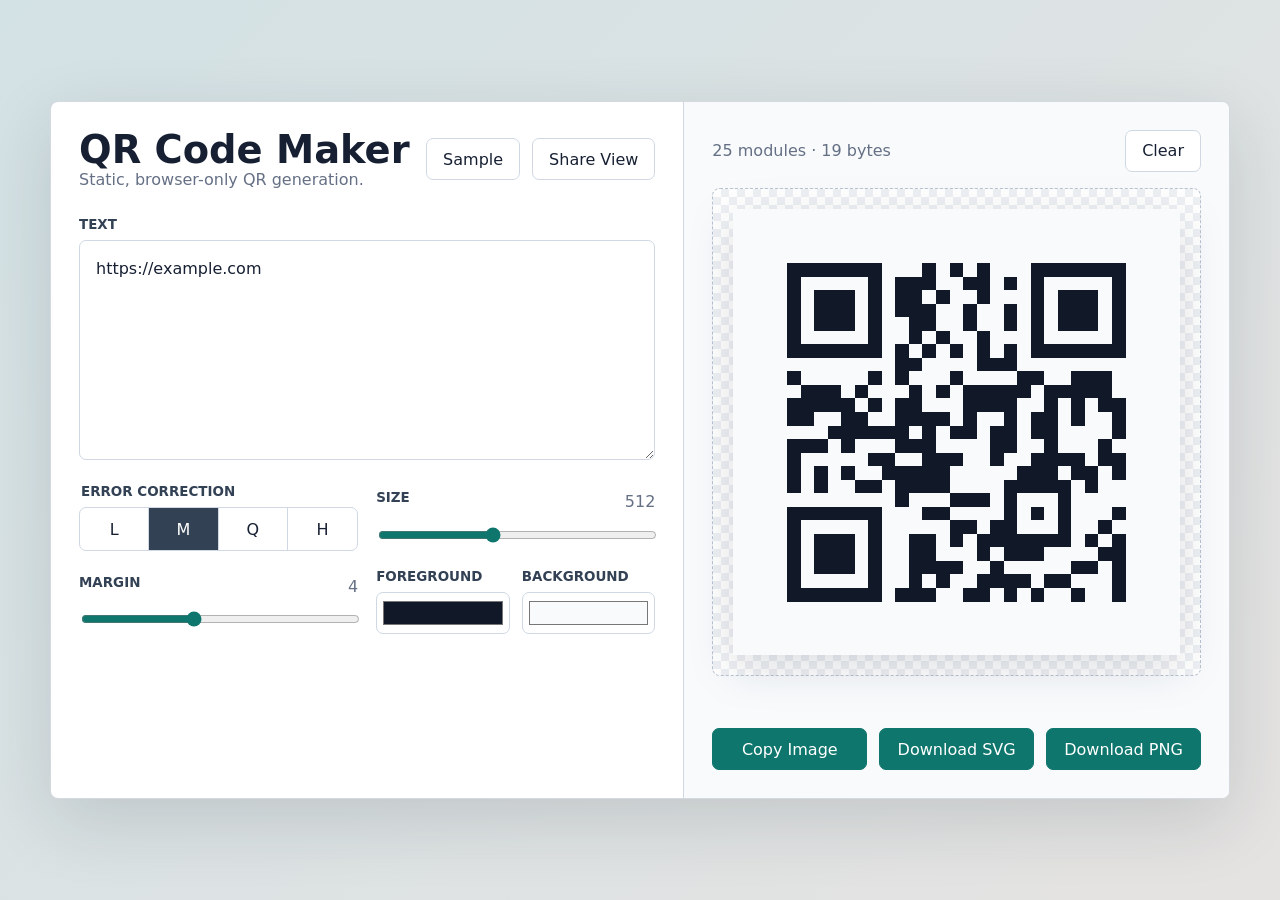
==== index.html @ 95fd5290 "Add shareable QR URLs" ====
<!doctype html>
<html lang="en">
  <head>
    <meta charset="utf-8">
    <meta name="viewport" content="width=device-width, initial-scale=1">
    <meta name="color-scheme" content="light">
    <title>Client-Side QR Code Maker</title>
    <link rel="stylesheet" href="styles.css">
  </head>
  <body>
    <main class="app-shell">
      <section class="workspace" aria-label="QR code maker">
        <div class="editor-pane">
          <header class="topbar">
            <div>
              <h1>QR Code Maker</h1>
              <p>Static, browser-only QR generation.</p>
            </div>
            <div class="topbar-actions">
              <button class="ghost-button" id="sampleButton" type="button">Sample</button>
              <button class="ghost-button" id="shareViewButton" type="button">Share View</button>
            </div>
          </header>

          <label class="field-label" for="qrInput">Text</label>
          <textarea id="qrInput" spellcheck="false" autocomplete="off" autocapitalize="off">https://example.com</textarea>

          <div class="controls-grid">
            <fieldset class="control-group">
              <legend>Error correction</legend>
              <div class="segmented" role="radiogroup" aria-label="Error correction level">
                <label><input type="radio" name="ecc" value="L"> L</label>
                <label><input type="radio" name="ecc" value="M" checked> M</label>
                <label><input type="radio" name="ecc" value="Q"> Q</label>
                <label><input type="radio" name="ecc" value="H"> H</label>
              </div>
            </fieldset>

            <label class="slider-control" for="sizeInput">
              <span>Size</span>
              <output id="sizeOutput" for="sizeInput">512</output>
              <input id="sizeInput" type="range" min="160" max="1024" step="16" value="512">
            </label>

            <label class="slider-control" for="marginInput">
              <span>Margin</span>
              <output id="marginOutput" for="marginInput">4</output>
              <input id="marginInput" type="range" min="0" max="10" step="1" value="4">
            </label>

            <div class="swatches" aria-label="QR colors">
              <label>
                <span>Foreground</span>
                <input id="foregroundInput" type="color" value="#111827">
              </label>
              <label>
                <span>Background</span>
                <input id="backgroundInput" type="color" value="#f8fafc">
              </label>
            </div>
          </div>
        </div>

        <aside class="preview-pane" aria-label="Generated QR code">
          <div class="preview-toolbar">
            <div class="stat-line" id="statLine">Ready</div>
            <button class="ghost-button" id="clearButton" type="button">Clear</button>
          </div>
          <div class="qr-stage" id="qrStage">
            <div id="qrCode" aria-live="polite"></div>
          </div>
          <p class="message" id="message" role="status"></p>
          <div class="actions">
            <button id="copyImageButton" type="button">Copy Image</button>
            <button id="downloadSvgButton" type="button">Download SVG</button>
            <button id="downloadPngButton" type="button">Download PNG</button>
          </div>
        </aside>
      </section>
    </main>

    <script src="qrcode.js"></script>
    <script src="app.js"></script>
  </body>
</html>
---- styles.css ----
:root {
  --bg: #e9eef2;
  --panel: #ffffff;
  --panel-strong: #f8fafc;
  --ink: #172033;
  --muted: #657085;
  --line: #cfd8e3;
  --accent: #0f766e;
  --accent-strong: #115e59;
  --danger: #b42318;
  --shadow: 0 22px 70px rgba(23, 32, 51, 0.14);
}

* {
  box-sizing: border-box;
}

body {
  margin: 0;
  min-height: 100vh;
  font-family: Inter, ui-sans-serif, system-ui, -apple-system, BlinkMacSystemFont, "Segoe UI", sans-serif;
  color: var(--ink);
  background:
    linear-gradient(135deg, rgba(15, 118, 110, 0.10), rgba(180, 83, 9, 0.07)),
    var(--bg);
}

button,
input,
textarea {
  font: inherit;
}

button {
  min-height: 42px;
  border: 1px solid var(--accent);
  border-radius: 7px;
  padding: 0 16px;
  color: #ffffff;
  background: var(--accent);
  cursor: pointer;
  transition: background 140ms ease, border-color 140ms ease, transform 140ms ease;
}

button:hover:not(:disabled) {
  background: var(--accent-strong);
  border-color: var(--accent-strong);
}

button:active:not(:disabled) {
  transform: translateY(1px);
}

button:disabled {
  cursor: not-allowed;
  opacity: 0.52;
}

.ghost-button {
  color: var(--ink);
  background: #ffffff;
  border-color: var(--line);
}

.ghost-button:hover:not(:disabled) {
  color: #ffffff;
  background: #334155;
  border-color: #334155;
}

.app-shell {
  width: min(1180px, calc(100vw - 32px));
  min-height: 100vh;
  margin: 0 auto;
  display: grid;
  place-items: center;
  padding: 32px 0;
}

.workspace {
  width: 100%;
  display: grid;
  grid-template-columns: minmax(0, 1fr) minmax(360px, 0.86fr);
  gap: 0;
  overflow: hidden;
  border: 1px solid rgba(100, 116, 139, 0.28);
  border-radius: 8px;
  background: var(--panel);
  box-shadow: var(--shadow);
}

.editor-pane,
.preview-pane {
  min-width: 0;
  padding: 28px;
}

.editor-pane {
  border-right: 1px solid var(--line);
}

.preview-pane {
  display: grid;
  grid-template-rows: auto minmax(260px, 1fr) auto auto;
  gap: 16px;
  background: var(--panel-strong);
}

.topbar,
.topbar-actions,
.preview-toolbar,
.actions {
  display: flex;
  align-items: center;
  justify-content: space-between;
  gap: 12px;
}

h1,
p {
  margin: 0;
}

h1 {
  font-size: clamp(1.7rem, 3vw, 2.45rem);
  line-height: 1.05;
  letter-spacing: 0;
}

.topbar p,
.message,
.stat-line {
  color: var(--muted);
}

.field-label,
legend,
.slider-control span,
.swatches span {
  display: block;
  margin-bottom: 8px;
  color: #334155;
  font-size: 0.84rem;
  font-weight: 700;
  text-transform: uppercase;
}

.field-label {
  margin-top: 28px;
}

textarea {
  width: 100%;
  min-height: 220px;
  resize: vertical;
  border: 1px solid var(--line);
  border-radius: 7px;
  padding: 16px;
  color: var(--ink);
  background: #ffffff;
  line-height: 1.45;
  outline: none;
}

textarea:focus,
input[type="range"]:focus-visible,
input[type="color"]:focus-visible,
button:focus-visible {
  outline: 3px solid rgba(15, 118, 110, 0.24);
  outline-offset: 2px;
}

.controls-grid {
  display: grid;
  grid-template-columns: repeat(2, minmax(0, 1fr));
  gap: 18px;
  margin-top: 20px;
}

.control-group {
  min-width: 0;
  margin: 0;
  padding: 0;
  border: 0;
}

.segmented {
  display: grid;
  grid-template-columns: repeat(4, 1fr);
  overflow: hidden;
  border: 1px solid var(--line);
  border-radius: 7px;
  background: #ffffff;
}

.segmented label {
  min-height: 42px;
  display: grid;
  place-items: center;
  border-right: 1px solid var(--line);
  cursor: pointer;
}

.segmented label:last-child {
  border-right: 0;
}

.segmented input {
  position: absolute;
  opacity: 0;
}

.segmented label:has(input:checked) {
  color: #ffffff;
  background: #334155;
}

.slider-control {
  display: grid;
  grid-template-columns: 1fr auto;
  gap: 0 12px;
  align-items: center;
}

.slider-control input {
  grid-column: 1 / -1;
  width: 100%;
  accent-color: var(--accent);
}

output {
  color: var(--muted);
  font-variant-numeric: tabular-nums;
}

.swatches {
  display: grid;
  grid-template-columns: repeat(2, minmax(0, 1fr));
  gap: 12px;
}

.swatches label {
  min-width: 0;
}

input[type="color"] {
  width: 100%;
  height: 42px;
  border: 1px solid var(--line);
  border-radius: 7px;
  padding: 4px;
  background: #ffffff;
  cursor: pointer;
}

.qr-stage {
  min-height: 260px;
  display: grid;
  place-items: center;
  border: 1px dashed #b8c4d2;
  border-radius: 8px;
  background:
    linear-gradient(45deg, rgba(148, 163, 184, 0.16) 25%, transparent 25%),
    linear-gradient(-45deg, rgba(148, 163, 184, 0.16) 25%, transparent 25%),
    linear-gradient(45deg, transparent 75%, rgba(148, 163, 184, 0.16) 75%),
    linear-gradient(-45deg, transparent 75%, rgba(148, 163, 184, 0.16) 75%),
    #ffffff;
  background-position: 0 0, 0 8px, 8px -8px, -8px 0;
  background-size: 16px 16px;
}

#qrCode {
  width: min(100%, 560px);
  display: grid;
  place-items: center;
  padding: 20px;
}

#qrCode svg {
  width: 100%;
  height: auto;
  max-height: 62vh;
  display: block;
  filter: drop-shadow(0 12px 22px rgba(15, 23, 42, 0.14));
}

.message {
  min-height: 1.35em;
  font-size: 0.92rem;
}

.message.error {
  color: var(--danger);
}

.actions {
  justify-content: stretch;
}

.actions button {
  flex: 1 1 0;
}

body.share-mode .app-shell {
  width: min(680px, calc(100vw - 32px));
}

body.share-mode .workspace {
  display: block;
}

body.share-mode .editor-pane,
body.share-mode .preview-toolbar {
  display: none;
}

body.share-mode .preview-pane {
  grid-template-rows: auto auto auto;
  min-height: auto;
}

body.share-mode #qrCode {
  width: min(100%, 620px);
}

body.share-mode .qr-stage {
  min-height: auto;
}

@media (max-width: 860px) {
  .app-shell {
    width: min(100vw - 20px, 680px);
    padding: 10px 0;
    place-items: start center;
  }

  .workspace {
    grid-template-columns: 1fr;
  }

  .editor-pane {
    border-right: 0;
    border-bottom: 1px solid var(--line);
  }

  .editor-pane,
  .preview-pane {
    padding: 20px;
  }

  .controls-grid {
    grid-template-columns: 1fr;
  }

  textarea {
    min-height: 170px;
  }
}

@media (max-width: 480px) {
  .topbar,
  .topbar-actions,
  .preview-toolbar,
  .actions {
    align-items: stretch;
    flex-direction: column;
  }

  .topbar button,
  .topbar-actions button,
  .preview-toolbar button,
  .actions button {
    width: 100%;
  }

  .swatches {
    grid-template-columns: 1fr;
  }
}
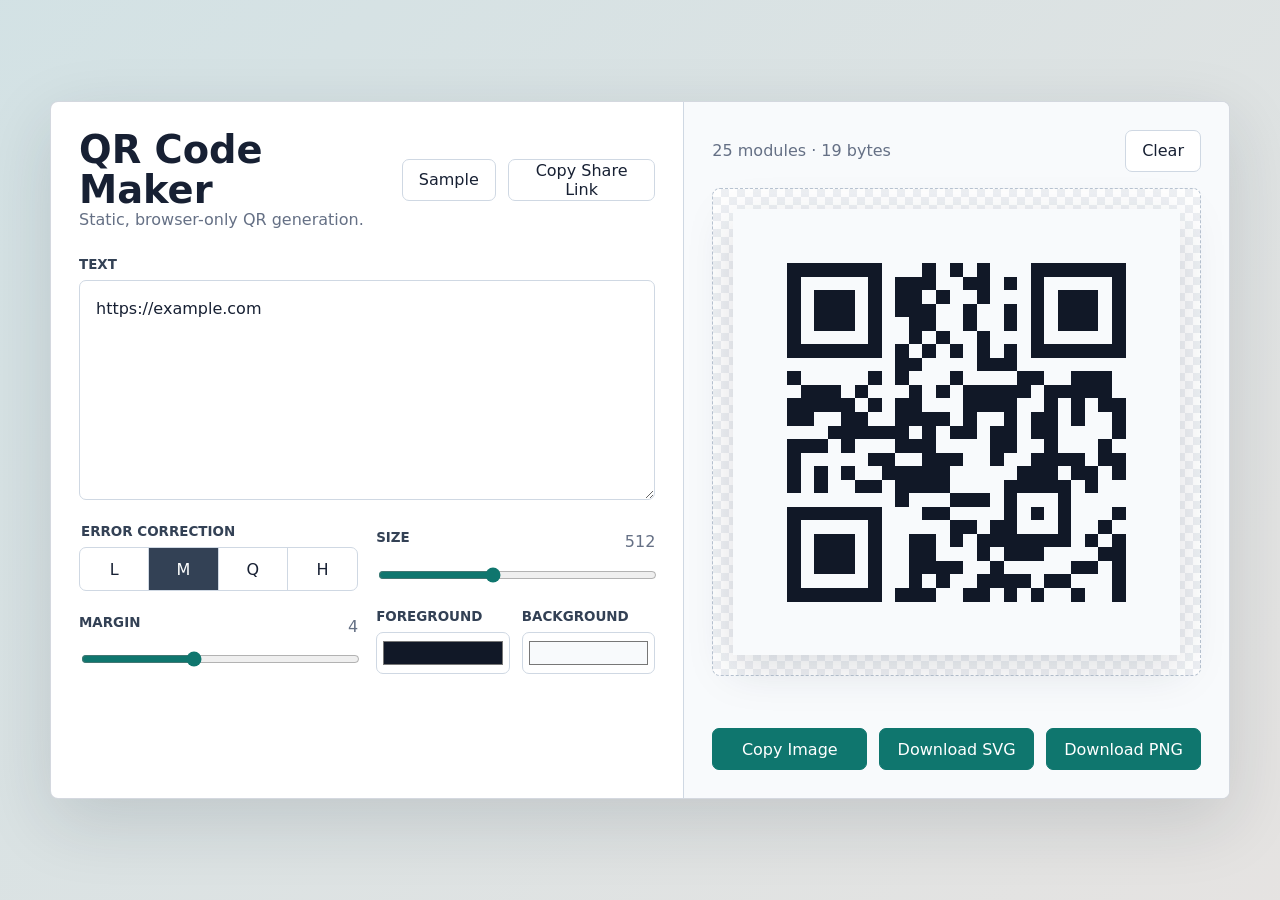
==== commit 33b4df74: "Copy share link instantly" ====
--- a/index.html
+++ b/index.html
@@ -18,7 +18,7 @@
             </div>
             <div class="topbar-actions">
               <button class="ghost-button" id="sampleButton" type="button">Sample</button>
-              <button class="ghost-button" id="shareViewButton" type="button">Share View</button>
+              <button class="ghost-button" id="shareViewButton" type="button">Copy Share Link</button>
             </div>
           </header>
 
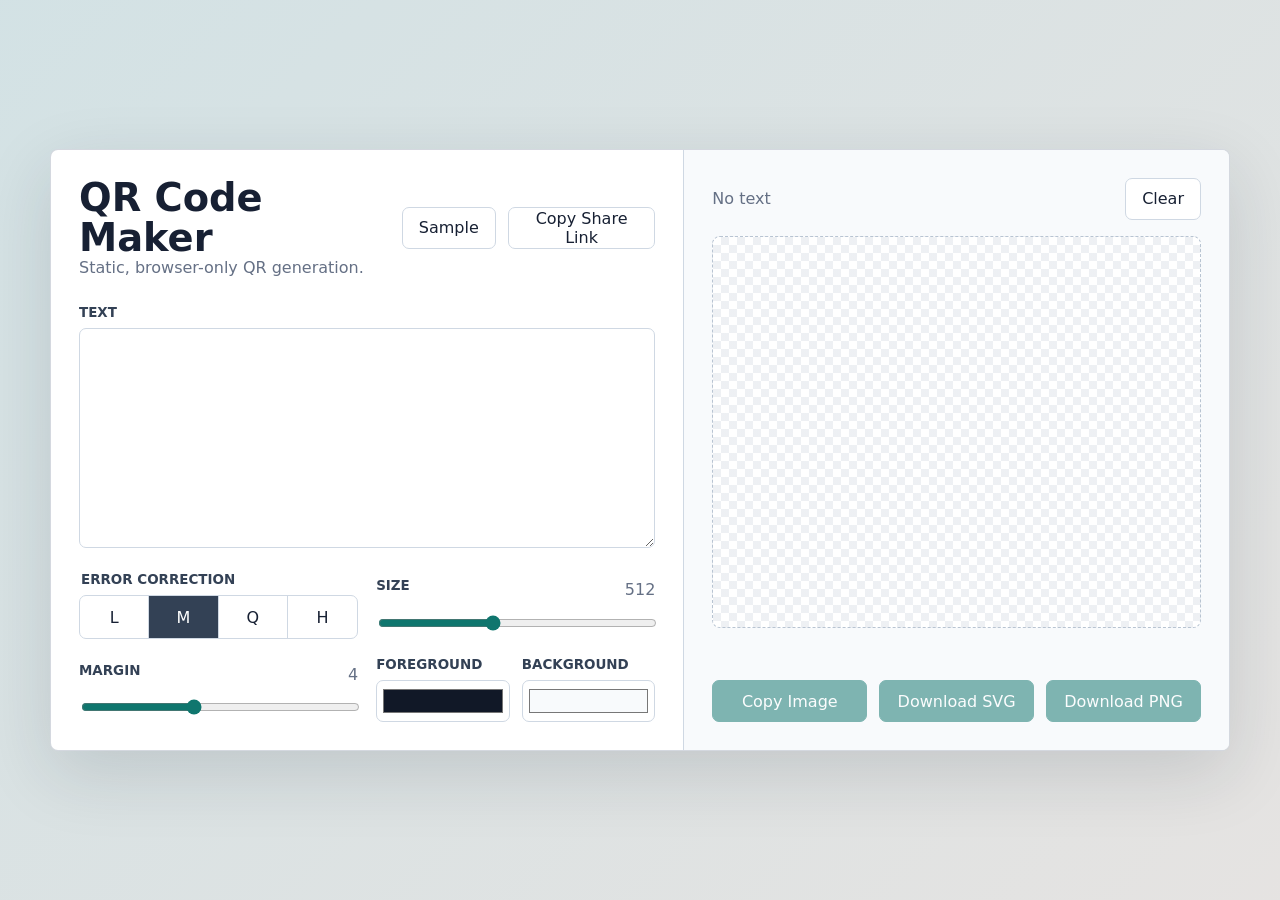
==== commit 3a7aed1b: "Polish share view actions" ====
--- a/index.html
+++ b/index.html
@@ -23,7 +23,7 @@
           </header>
 
           <label class="field-label" for="qrInput">Text</label>
-          <textarea id="qrInput" spellcheck="false" autocomplete="off" autocapitalize="off">https://example.com</textarea>
+          <textarea id="qrInput" spellcheck="false" autocomplete="off" autocapitalize="off"></textarea>
 
           <div class="controls-grid">
             <fieldset class="control-group">
@@ -75,6 +75,10 @@
             <button id="downloadSvgButton" type="button">Download SVG</button>
             <button id="downloadPngButton" type="button">Download PNG</button>
           </div>
+          <div class="share-actions" id="shareActions" aria-label="Share view options" hidden>
+            <button class="ghost-button" id="editSharedButton" type="button">Edit</button>
+            <button class="ghost-button" id="makeYourOwnButton" type="button">Make Your Own</button>
+          </div>
         </aside>
       </section>
     </main>
--- a/styles.css
+++ b/styles.css
@@ -109,7 +109,8 @@
 .topbar,
 .topbar-actions,
 .preview-toolbar,
-.actions {
+.actions,
+.share-actions {
   display: flex;
   align-items: center;
   justify-content: space-between;
@@ -301,6 +302,19 @@
   flex: 1 1 0;
 }
 
+.share-actions {
+  display: none;
+  padding-top: 4px;
+}
+
+.share-actions button {
+  flex: 1 1 0;
+  min-height: 40px;
+  color: #334155;
+  background: #ffffff;
+  border-color: #b8c4d2;
+}
+
 body.share-mode .app-shell {
   width: min(680px, calc(100vw - 32px));
 }
@@ -325,6 +339,14 @@
 
 body.share-mode .qr-stage {
   min-height: auto;
+}
+
+.share-actions[hidden] {
+  display: none;
+}
+
+body.share-mode .share-actions:not([hidden]) {
+  display: flex;
 }
 
 @media (max-width: 860px) {
@@ -361,7 +383,8 @@
   .topbar,
   .topbar-actions,
   .preview-toolbar,
-  .actions {
+  .actions,
+  .share-actions {
     align-items: stretch;
     flex-direction: column;
   }
@@ -369,7 +392,8 @@
   .topbar button,
   .topbar-actions button,
   .preview-toolbar button,
-  .actions button {
+  .actions button,
+  .share-actions button {
     width: 100%;
   }
 
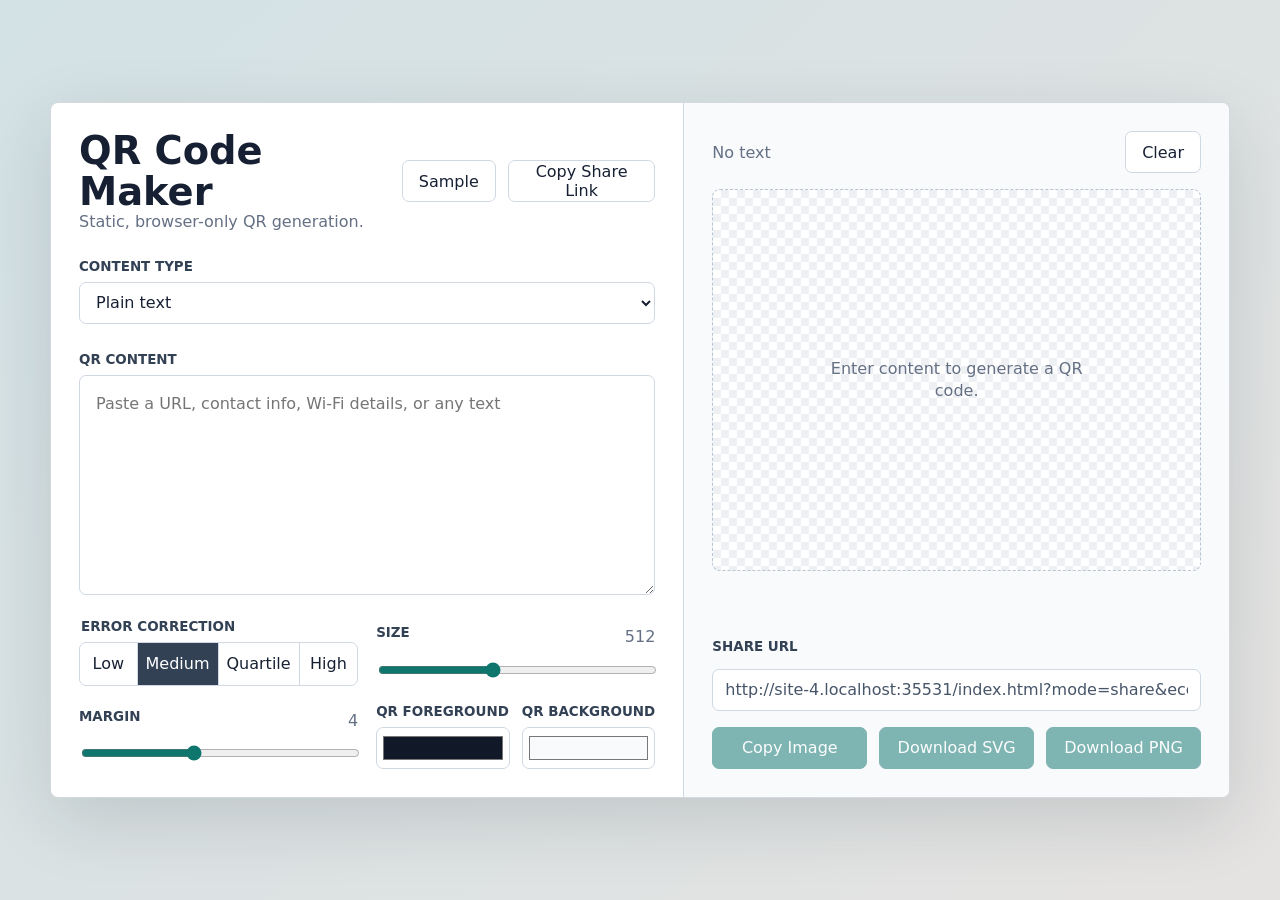
==== commit 48b91c0c: "Improve QR maker UX" ====
--- a/index.html
+++ b/index.html
@@ -22,17 +22,92 @@
             </div>
           </header>
 
-          <label class="field-label" for="qrInput">Text</label>
-          <textarea id="qrInput" spellcheck="false" autocomplete="off" autocapitalize="off"></textarea>
+          <label class="field-label" for="contentType">Content type</label>
+          <select id="contentType" class="select-control">
+            <option value="text">Plain text</option>
+            <option value="url">URL</option>
+            <option value="email">Email</option>
+            <option value="phone">Phone</option>
+            <option value="sms">SMS</option>
+            <option value="wifi">Wi-Fi</option>
+          </select>
+
+          <div class="template-panel" id="templatePanel" hidden>
+            <div class="template-fields" data-template="url" hidden>
+              <label>
+                <span>URL</span>
+                <input id="urlValue" type="url" inputmode="url" autocomplete="url" placeholder="https://example.com">
+              </label>
+            </div>
+
+            <div class="template-fields" data-template="email" hidden>
+              <label>
+                <span>Email address</span>
+                <input id="emailAddress" type="email" autocomplete="email" placeholder="name@example.com">
+              </label>
+              <label>
+                <span>Subject</span>
+                <input id="emailSubject" type="text" placeholder="Optional">
+              </label>
+              <label class="full-span">
+                <span>Body</span>
+                <textarea id="emailBody" class="template-textarea" placeholder="Optional"></textarea>
+              </label>
+            </div>
+
+            <div class="template-fields" data-template="phone" hidden>
+              <label>
+                <span>Phone number</span>
+                <input id="phoneNumber" type="tel" autocomplete="tel" placeholder="+1 555 0100">
+              </label>
+            </div>
+
+            <div class="template-fields" data-template="sms" hidden>
+              <label>
+                <span>Phone number</span>
+                <input id="smsNumber" type="tel" autocomplete="tel" placeholder="+1 555 0100">
+              </label>
+              <label class="full-span">
+                <span>Message</span>
+                <textarea id="smsMessage" class="template-textarea" placeholder="Optional"></textarea>
+              </label>
+            </div>
+
+            <div class="template-fields" data-template="wifi" hidden>
+              <label>
+                <span>Network name</span>
+                <input id="wifiSsid" type="text" autocomplete="off" placeholder="SSID">
+              </label>
+              <label>
+                <span>Password</span>
+                <input id="wifiPassword" type="text" autocomplete="off" placeholder="Optional">
+              </label>
+              <label>
+                <span>Security</span>
+                <select id="wifiSecurity" class="select-control">
+                  <option value="WPA">WPA/WPA2</option>
+                  <option value="WEP">WEP</option>
+                  <option value="nopass">None</option>
+                </select>
+              </label>
+              <label class="checkbox-control">
+                <input id="wifiHidden" type="checkbox">
+                <span>Hidden network</span>
+              </label>
+            </div>
+          </div>
+
+          <label class="field-label" for="qrInput">QR content</label>
+          <textarea id="qrInput" spellcheck="false" autocomplete="off" autocapitalize="off" placeholder="Paste a URL, contact info, Wi-Fi details, or any text"></textarea>
 
           <div class="controls-grid">
             <fieldset class="control-group">
               <legend>Error correction</legend>
               <div class="segmented" role="radiogroup" aria-label="Error correction level">
-                <label><input type="radio" name="ecc" value="L"> L</label>
-                <label><input type="radio" name="ecc" value="M" checked> M</label>
-                <label><input type="radio" name="ecc" value="Q"> Q</label>
-                <label><input type="radio" name="ecc" value="H"> H</label>
+                <label><input type="radio" name="ecc" value="L"> Low</label>
+                <label><input type="radio" name="ecc" value="M" checked> Medium</label>
+                <label><input type="radio" name="ecc" value="Q"> Quartile</label>
+                <label><input type="radio" name="ecc" value="H"> High</label>
               </div>
             </fieldset>
 
@@ -50,12 +125,12 @@
 
             <div class="swatches" aria-label="QR colors">
               <label>
-                <span>Foreground</span>
-                <input id="foregroundInput" type="color" value="#111827">
+                <span>QR foreground</span>
+                <input id="foregroundInput" type="color" value="#111827" aria-label="QR foreground color">
               </label>
               <label>
-                <span>Background</span>
-                <input id="backgroundInput" type="color" value="#f8fafc">
+                <span>QR background</span>
+                <input id="backgroundInput" type="color" value="#f8fafc" aria-label="QR background color">
               </label>
             </div>
           </div>
@@ -63,21 +138,26 @@
 
         <aside class="preview-pane" aria-label="Generated QR code">
           <div class="preview-toolbar">
-            <div class="stat-line" id="statLine">Ready</div>
+            <div class="stat-line" id="statLine" aria-live="polite">Ready</div>
             <button class="ghost-button" id="clearButton" type="button">Clear</button>
           </div>
           <div class="qr-stage" id="qrStage">
             <div id="qrCode" aria-live="polite"></div>
           </div>
+          <ul class="scan-status" id="scanStatus" aria-live="polite"></ul>
           <p class="message" id="message" role="status"></p>
+          <div class="share-link-panel">
+            <label for="shareUrlInput">Share URL</label>
+            <input id="shareUrlInput" type="text" readonly>
+          </div>
           <div class="actions">
-            <button id="copyImageButton" type="button">Copy Image</button>
-            <button id="downloadSvgButton" type="button">Download SVG</button>
-            <button id="downloadPngButton" type="button">Download PNG</button>
+            <button id="copyImageButton" type="button" title="Generate a QR code first">Copy Image</button>
+            <button id="downloadSvgButton" type="button" title="Generate a QR code first">Download SVG</button>
+            <button id="downloadPngButton" type="button" title="Generate a QR code first">Download PNG</button>
           </div>
           <div class="share-actions" id="shareActions" aria-label="Share view options" hidden>
-            <button class="ghost-button" id="editSharedButton" type="button">Edit</button>
-            <button class="ghost-button" id="makeYourOwnButton" type="button">Make Your Own</button>
+            <button class="ghost-button" id="editSharedButton" type="button">Edit QR</button>
+            <button class="ghost-button" id="makeYourOwnButton" type="button">New QR</button>
           </div>
         </aside>
       </section>
--- a/styles.css
+++ b/styles.css
@@ -27,6 +27,7 @@
 
 button,
 input,
+select,
 textarea {
   font: inherit;
 }
@@ -101,7 +102,7 @@
 
 .preview-pane {
   display: grid;
-  grid-template-rows: auto minmax(260px, 1fr) auto auto;
+  grid-template-rows: auto minmax(260px, 1fr) auto auto auto auto;
   gap: 16px;
   background: var(--panel-strong);
 }
@@ -136,6 +137,8 @@
 
 .field-label,
 legend,
+.template-fields span,
+.share-link-panel label,
 .slider-control span,
 .swatches span {
   display: block;
@@ -163,7 +166,13 @@
   outline: none;
 }
 
+textarea.generated-content {
+  color: #475569;
+  background: #f8fafc;
+}
+
 textarea:focus,
+select:focus-visible,
 input[type="range"]:focus-visible,
 input[type="color"]:focus-visible,
 button:focus-visible {
@@ -171,6 +180,89 @@
   outline-offset: 2px;
 }
 
+.select-control {
+  width: 100%;
+  min-height: 42px;
+  border: 1px solid var(--line);
+  border-radius: 7px;
+  padding: 0 12px;
+  color: var(--ink);
+  background: #ffffff;
+}
+
+.template-panel {
+  margin-top: 16px;
+  padding: 16px;
+  border: 1px solid var(--line);
+  border-radius: 8px;
+  background: var(--panel-strong);
+}
+
+.template-panel[hidden],
+.template-fields[hidden] {
+  display: none;
+}
+
+.template-fields {
+  display: grid;
+  grid-template-columns: repeat(2, minmax(0, 1fr));
+  gap: 14px;
+}
+
+.template-fields label {
+  min-width: 0;
+}
+
+.template-fields input[type="text"],
+.template-fields input[type="email"],
+.template-fields input[type="tel"],
+.template-fields input[type="url"],
+.share-link-panel input {
+  width: 100%;
+  min-height: 42px;
+  border: 1px solid var(--line);
+  border-radius: 7px;
+  padding: 0 12px;
+  color: var(--ink);
+  background: #ffffff;
+}
+
+.template-fields input:focus-visible,
+.template-fields textarea:focus-visible,
+.share-link-panel input:focus-visible {
+  outline: 3px solid rgba(15, 118, 110, 0.24);
+  outline-offset: 2px;
+}
+
+.template-textarea {
+  min-height: 86px;
+  padding: 10px 12px;
+  resize: vertical;
+}
+
+.full-span {
+  grid-column: 1 / -1;
+}
+
+.checkbox-control {
+  min-height: 42px;
+  display: flex;
+  align-items: center;
+  gap: 10px;
+  margin-top: 22px;
+}
+
+.checkbox-control input {
+  width: 18px;
+  height: 18px;
+  accent-color: var(--accent);
+}
+
+.checkbox-control span {
+  margin: 0;
+  text-transform: none;
+}
+
 .controls-grid {
   display: grid;
   grid-template-columns: repeat(2, minmax(0, 1fr));
@@ -196,9 +288,11 @@
 
 .segmented label {
   min-height: 42px;
+  padding: 0 8px;
   display: grid;
   place-items: center;
   border-right: 1px solid var(--line);
+  text-align: center;
   cursor: pointer;
 }
 
@@ -214,6 +308,11 @@
 .segmented label:has(input:checked) {
   color: #ffffff;
   background: #334155;
+}
+
+.segmented label:has(input:focus-visible) {
+  outline: 3px solid rgba(15, 118, 110, 0.24);
+  outline-offset: -3px;
 }
 
 .slider-control {
@@ -272,6 +371,7 @@
 
 #qrCode {
   width: min(100%, 560px);
+  min-height: 180px;
   display: grid;
   place-items: center;
   padding: 20px;
@@ -285,6 +385,51 @@
   filter: drop-shadow(0 12px 22px rgba(15, 23, 42, 0.14));
 }
 
+.empty-state {
+  max-width: 18rem;
+  color: var(--muted);
+  text-align: center;
+  line-height: 1.4;
+}
+
+.scan-status {
+  display: grid;
+  gap: 7px;
+  margin: 0;
+  padding: 0;
+  list-style: none;
+  color: var(--muted);
+  font-size: 0.9rem;
+}
+
+.scan-status li {
+  min-height: 24px;
+  display: flex;
+  align-items: flex-start;
+  gap: 8px;
+}
+
+.scan-status li::before {
+  width: 0.72rem;
+  height: 0.72rem;
+  margin-top: 0.25rem;
+  border-radius: 50%;
+  content: "";
+  flex: 0 0 auto;
+}
+
+.scan-status .ok::before {
+  background: var(--accent);
+}
+
+.scan-status .warn {
+  color: #854d0e;
+}
+
+.scan-status .warn::before {
+  background: #d97706;
+}
+
 .message {
   min-height: 1.35em;
   font-size: 0.92rem;
@@ -292,6 +437,15 @@
 
 .message.error {
   color: var(--danger);
+}
+
+.share-link-panel {
+  display: grid;
+  gap: 7px;
+}
+
+.share-link-panel input {
+  color: #475569;
 }
 
 .actions {
@@ -372,6 +526,10 @@
 
   .controls-grid {
     grid-template-columns: 1fr;
+  }
+
+  .preview-pane {
+    order: -1;
   }
 
   textarea {
@@ -400,4 +558,8 @@
   .swatches {
     grid-template-columns: 1fr;
   }
-}
+
+  .template-fields {
+    grid-template-columns: 1fr;
+  }
+}
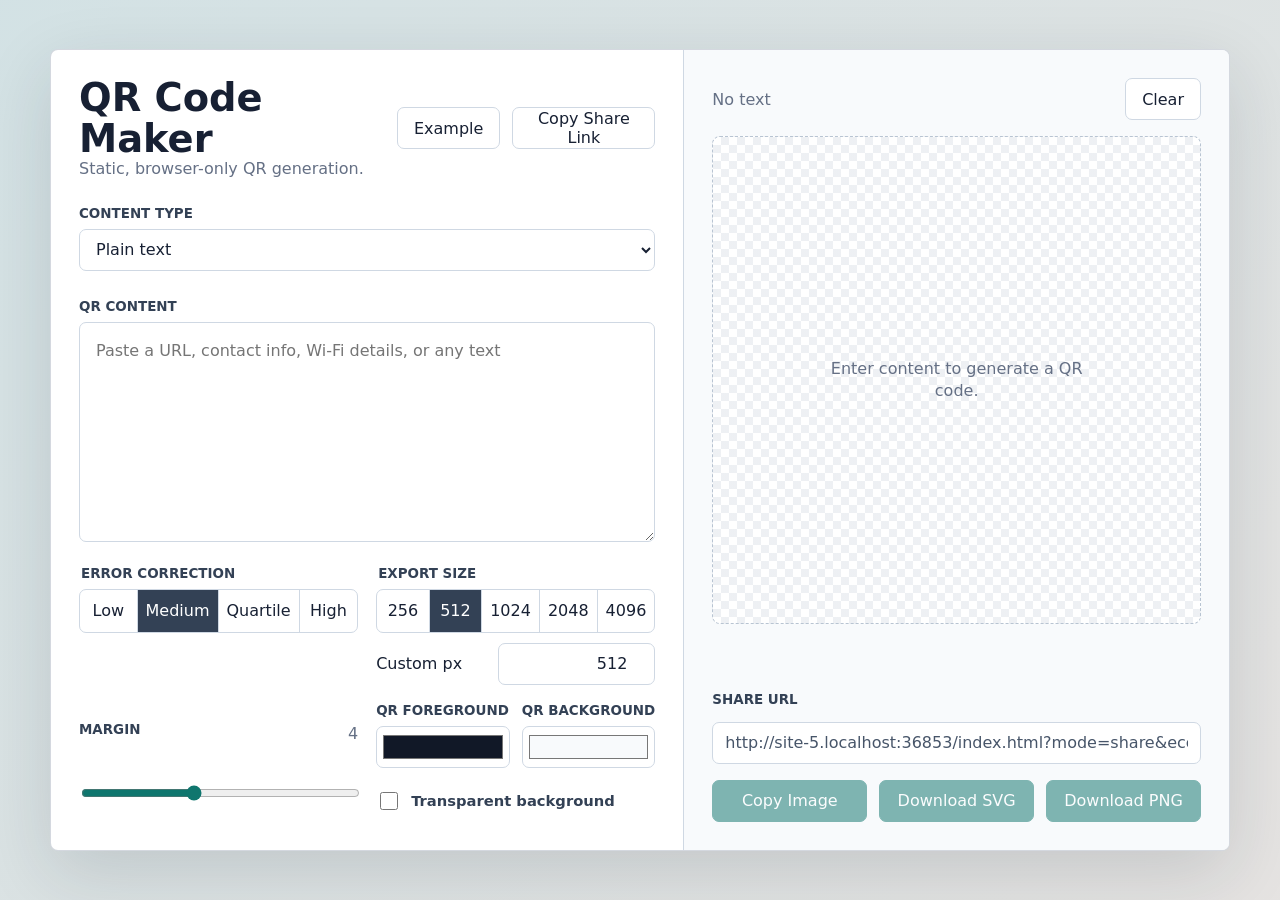
==== commit 3164930a: "Improve QR export settings" ====
--- a/index.html
+++ b/index.html
@@ -17,7 +17,7 @@
               <p>Static, browser-only QR generation.</p>
             </div>
             <div class="topbar-actions">
-              <button class="ghost-button" id="sampleButton" type="button">Sample</button>
+              <button class="ghost-button" id="exampleButton" type="button">Example</button>
               <button class="ghost-button" id="shareViewButton" type="button">Copy Share Link</button>
             </div>
           </header>
@@ -111,11 +111,20 @@
               </div>
             </fieldset>
 
-            <label class="slider-control" for="sizeInput">
-              <span>Size</span>
-              <output id="sizeOutput" for="sizeInput">512</output>
-              <input id="sizeInput" type="range" min="160" max="1024" step="16" value="512">
-            </label>
+            <fieldset class="control-group size-control">
+              <legend>Export size</legend>
+              <div class="segmented size-presets" role="radiogroup" aria-label="Export size presets">
+                <label><input type="radio" name="sizePreset" value="256"> 256</label>
+                <label><input type="radio" name="sizePreset" value="512" checked> 512</label>
+                <label><input type="radio" name="sizePreset" value="1024"> 1024</label>
+                <label><input type="radio" name="sizePreset" value="2048"> 2048</label>
+                <label><input type="radio" name="sizePreset" value="4096"> 4096</label>
+              </div>
+              <label class="number-control" for="sizeInput">
+                <span>Custom px</span>
+                <input id="sizeInput" type="number" min="160" max="4096" step="1" value="512" inputmode="numeric">
+              </label>
+            </fieldset>
 
             <label class="slider-control" for="marginInput">
               <span>Margin</span>
@@ -131,6 +140,10 @@
               <label>
                 <span>QR background</span>
                 <input id="backgroundInput" type="color" value="#f8fafc" aria-label="QR background color">
+              </label>
+              <label class="checkbox-control transparent-control">
+                <input id="transparentBackgroundInput" type="checkbox">
+                <span>Transparent background</span>
               </label>
             </div>
           </div>
--- a/styles.css
+++ b/styles.css
@@ -217,6 +217,7 @@
 .template-fields input[type="email"],
 .template-fields input[type="tel"],
 .template-fields input[type="url"],
+.number-control input,
 .share-link-panel input {
   width: 100%;
   min-height: 42px;
@@ -229,6 +230,7 @@
 
 .template-fields input:focus-visible,
 .template-fields textarea:focus-visible,
+.number-control input:focus-visible,
 .share-link-panel input:focus-visible {
   outline: 3px solid rgba(15, 118, 110, 0.24);
   outline-offset: 2px;
@@ -313,6 +315,30 @@
 .segmented label:has(input:focus-visible) {
   outline: 3px solid rgba(15, 118, 110, 0.24);
   outline-offset: -3px;
+}
+
+.size-control {
+  display: grid;
+  gap: 10px;
+}
+
+.size-presets {
+  grid-template-columns: repeat(5, 1fr);
+}
+
+.number-control {
+  display: grid;
+  grid-template-columns: minmax(7rem, auto) minmax(0, 1fr);
+  gap: 10px;
+  align-items: center;
+}
+
+.number-control span {
+  margin: 0;
+}
+
+.number-control input {
+  text-align: right;
 }
 
 .slider-control {
@@ -351,6 +377,21 @@
   padding: 4px;
   background: #ffffff;
   cursor: pointer;
+}
+
+.transparent-control {
+  grid-column: 1 / -1;
+  margin-top: 0;
+}
+
+.transparent-control span {
+  color: #334155;
+  font-size: 0.92rem;
+  font-weight: 700;
+}
+
+.swatches label:has(#backgroundInput:disabled) {
+  opacity: 0.58;
 }
 
 .qr-stage {
@@ -559,6 +600,14 @@
     grid-template-columns: 1fr;
   }
 
+  .size-presets {
+    grid-template-columns: repeat(3, 1fr);
+  }
+
+  .number-control {
+    grid-template-columns: 1fr;
+  }
+
   .template-fields {
     grid-template-columns: 1fr;
   }
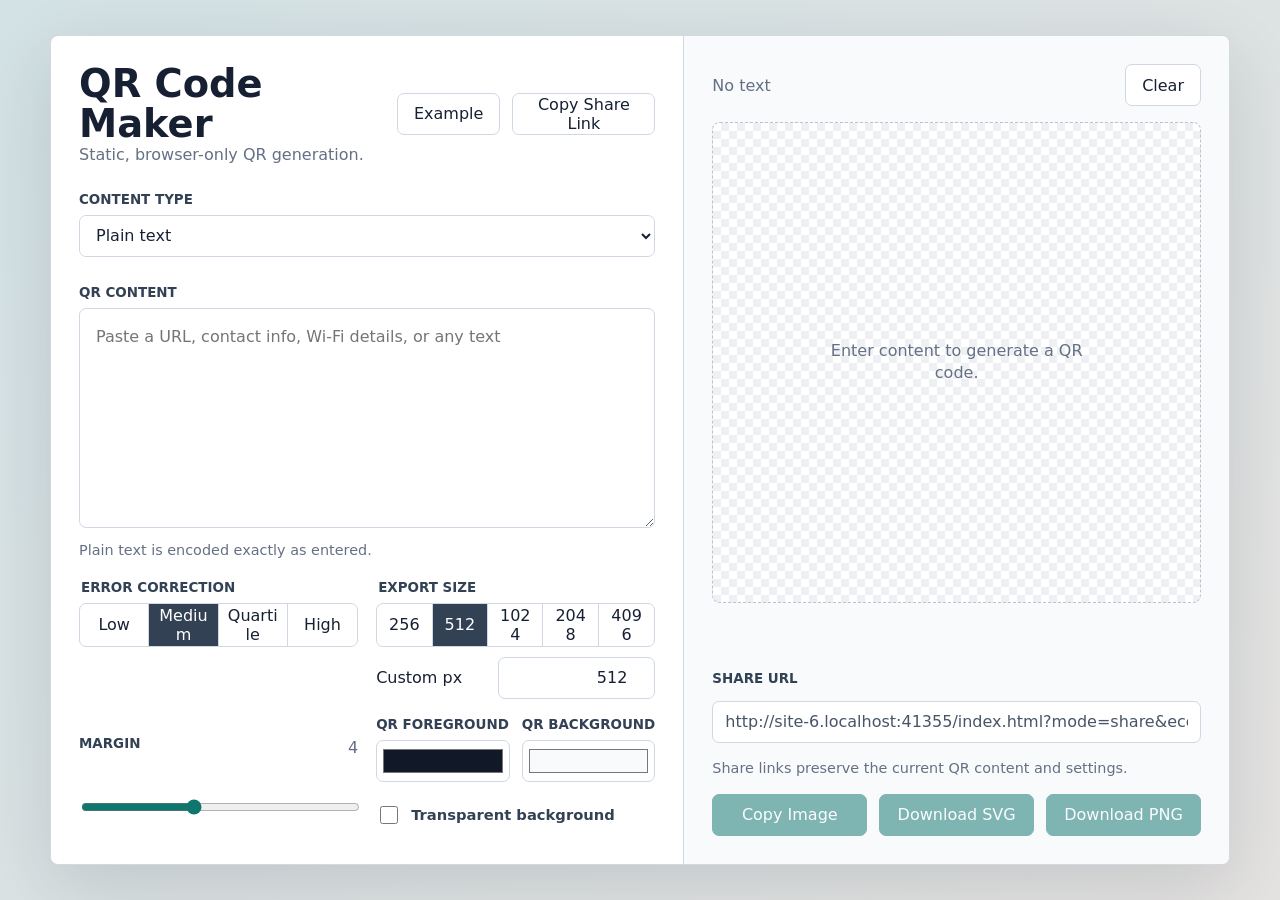
==== commit a1bf4442: "Improve QR sharing privacy and UX" ====
--- a/index.html
+++ b/index.html
@@ -82,6 +82,10 @@
                 <span>Password</span>
                 <input id="wifiPassword" type="text" autocomplete="off" placeholder="Optional">
               </label>
+              <label class="checkbox-control">
+                <input id="wifiSharePassword" type="checkbox">
+                <span>Include password in share links</span>
+              </label>
               <label>
                 <span>Security</span>
                 <select id="wifiSecurity" class="select-control">
@@ -98,7 +102,8 @@
           </div>
 
           <label class="field-label" for="qrInput">QR content</label>
-          <textarea id="qrInput" spellcheck="false" autocomplete="off" autocapitalize="off" placeholder="Paste a URL, contact info, Wi-Fi details, or any text"></textarea>
+          <textarea id="qrInput" spellcheck="false" autocomplete="off" autocapitalize="off" aria-describedby="qrInputHelp" placeholder="Paste a URL, contact info, Wi-Fi details, or any text"></textarea>
+          <p class="field-help" id="qrInputHelp">Plain text is encoded exactly as entered.</p>
 
           <div class="controls-grid">
             <fieldset class="control-group">
@@ -162,6 +167,7 @@
           <div class="share-link-panel">
             <label for="shareUrlInput">Share URL</label>
             <input id="shareUrlInput" type="text" readonly>
+            <p class="field-help" id="shareUrlHelp">Share links preserve the current QR content and settings.</p>
           </div>
           <div class="actions">
             <button id="copyImageButton" type="button" title="Generate a QR code first">Copy Image</button>
--- a/styles.css
+++ b/styles.css
@@ -151,6 +151,13 @@
 
 .field-label {
   margin-top: 28px;
+}
+
+.field-help {
+  margin: 8px 0 0;
+  color: var(--muted);
+  font-size: 0.9rem;
+  line-height: 1.4;
 }
 
 textarea {
@@ -294,6 +301,7 @@
   display: grid;
   place-items: center;
   border-right: 1px solid var(--line);
+  overflow-wrap: anywhere;
   text-align: center;
   cursor: pointer;
 }
@@ -511,7 +519,7 @@
 }
 
 body.share-mode .app-shell {
-  width: min(680px, calc(100vw - 32px));
+  width: min(760px, calc(100vw - 32px));
 }
 
 body.share-mode .workspace {
@@ -524,16 +532,25 @@
 }
 
 body.share-mode .preview-pane {
-  grid-template-rows: auto auto auto;
+  grid-template-rows: minmax(0, 1fr) auto;
   min-height: auto;
+  min-height: calc(100vh - 64px);
 }
 
 body.share-mode #qrCode {
-  width: min(100%, 620px);
+  width: min(100%, 680px);
+  min-height: 0;
+  padding: 12px;
 }
 
 body.share-mode .qr-stage {
-  min-height: auto;
+  min-height: min(72vh, 680px);
+}
+
+body.share-mode .scan-status,
+body.share-mode .message,
+body.share-mode .share-link-panel {
+  display: none;
 }
 
 .share-actions[hidden] {
@@ -542,6 +559,16 @@
 
 body.share-mode .share-actions:not([hidden]) {
   display: flex;
+}
+
+@media (min-width: 861px) and (max-width: 1120px) {
+  .controls-grid {
+    grid-template-columns: 1fr;
+  }
+
+  .segmented label {
+    font-size: 0.9rem;
+  }
 }
 
 @media (max-width: 860px) {
@@ -555,6 +582,10 @@
     grid-template-columns: 1fr;
   }
 
+  .preview-pane {
+    order: -1;
+  }
+
   .editor-pane {
     border-right: 0;
     border-bottom: 1px solid var(--line);
@@ -569,12 +600,12 @@
     grid-template-columns: 1fr;
   }
 
-  .preview-pane {
-    order: -1;
-  }
-
   textarea {
     min-height: 170px;
+  }
+
+  #qrCode svg {
+    max-height: 48vh;
   }
 }
 
@@ -601,7 +632,19 @@
   }
 
   .size-presets {
-    grid-template-columns: repeat(3, 1fr);
+    grid-template-columns: repeat(2, 1fr);
+  }
+
+  .segmented {
+    grid-template-columns: repeat(2, minmax(0, 1fr));
+  }
+
+  .segmented label:nth-child(2n) {
+    border-right: 0;
+  }
+
+  .segmented label:nth-child(n + 3) {
+    border-top: 1px solid var(--line);
   }
 
   .number-control {
@@ -611,4 +654,19 @@
   .template-fields {
     grid-template-columns: 1fr;
   }
-}
+
+  body.share-mode .app-shell {
+    width: calc(100vw - 16px);
+    padding: 8px 0;
+  }
+
+  body.share-mode .preview-pane {
+    min-height: calc(100vh - 16px);
+    padding: 12px;
+    gap: 12px;
+  }
+
+  body.share-mode .qr-stage {
+    min-height: min(76vh, calc(100vw - 40px));
+  }
+}
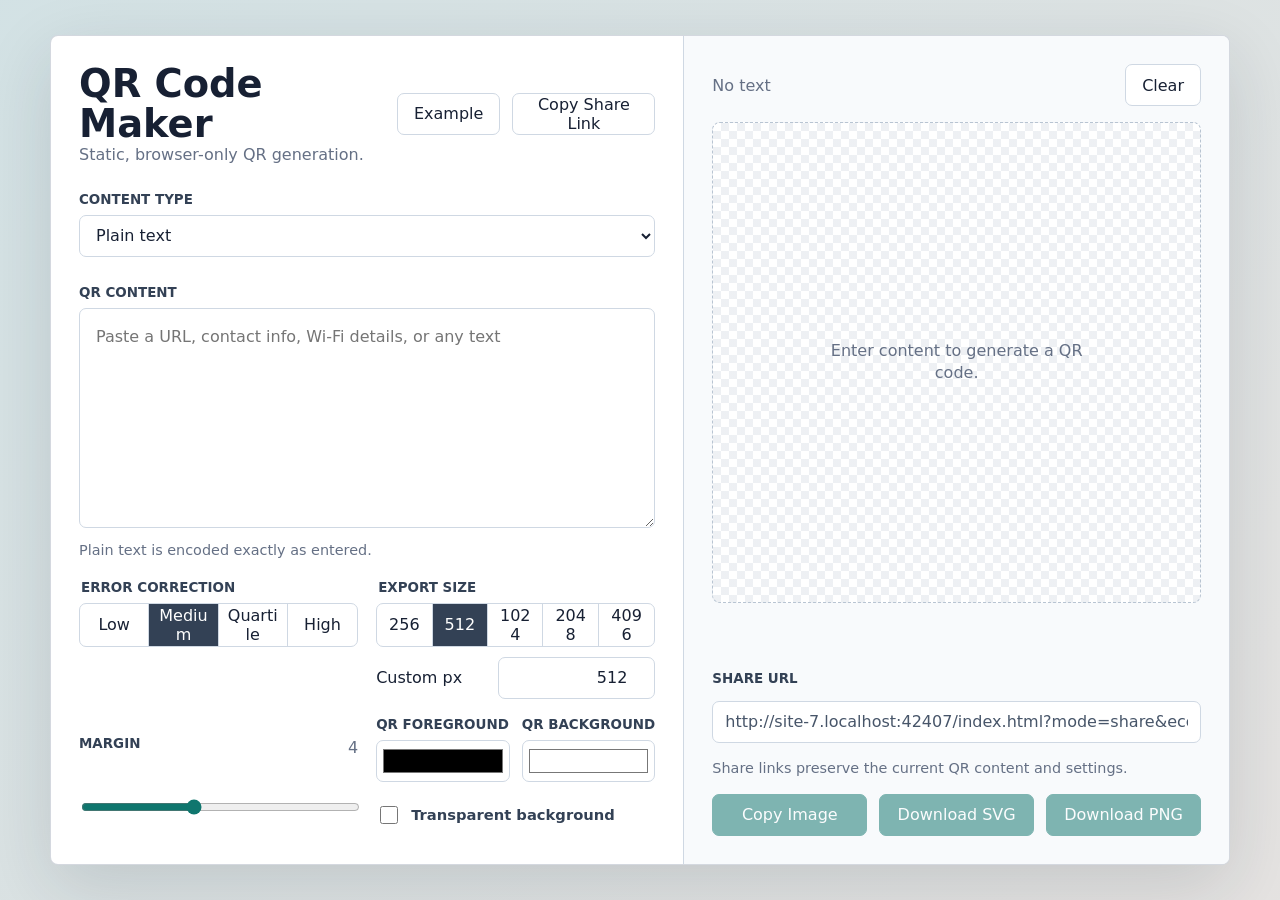
==== commit 3e4b26f4: "Default QR colors to black and white" ====
--- a/index.html
+++ b/index.html
@@ -140,11 +140,11 @@
             <div class="swatches" aria-label="QR colors">
               <label>
                 <span>QR foreground</span>
-                <input id="foregroundInput" type="color" value="#111827" aria-label="QR foreground color">
+                <input id="foregroundInput" type="color" value="#000000" aria-label="QR foreground color">
               </label>
               <label>
                 <span>QR background</span>
-                <input id="backgroundInput" type="color" value="#f8fafc" aria-label="QR background color">
+                <input id="backgroundInput" type="color" value="#ffffff" aria-label="QR background color">
               </label>
               <label class="checkbox-control transparent-control">
                 <input id="transparentBackgroundInput" type="checkbox">
